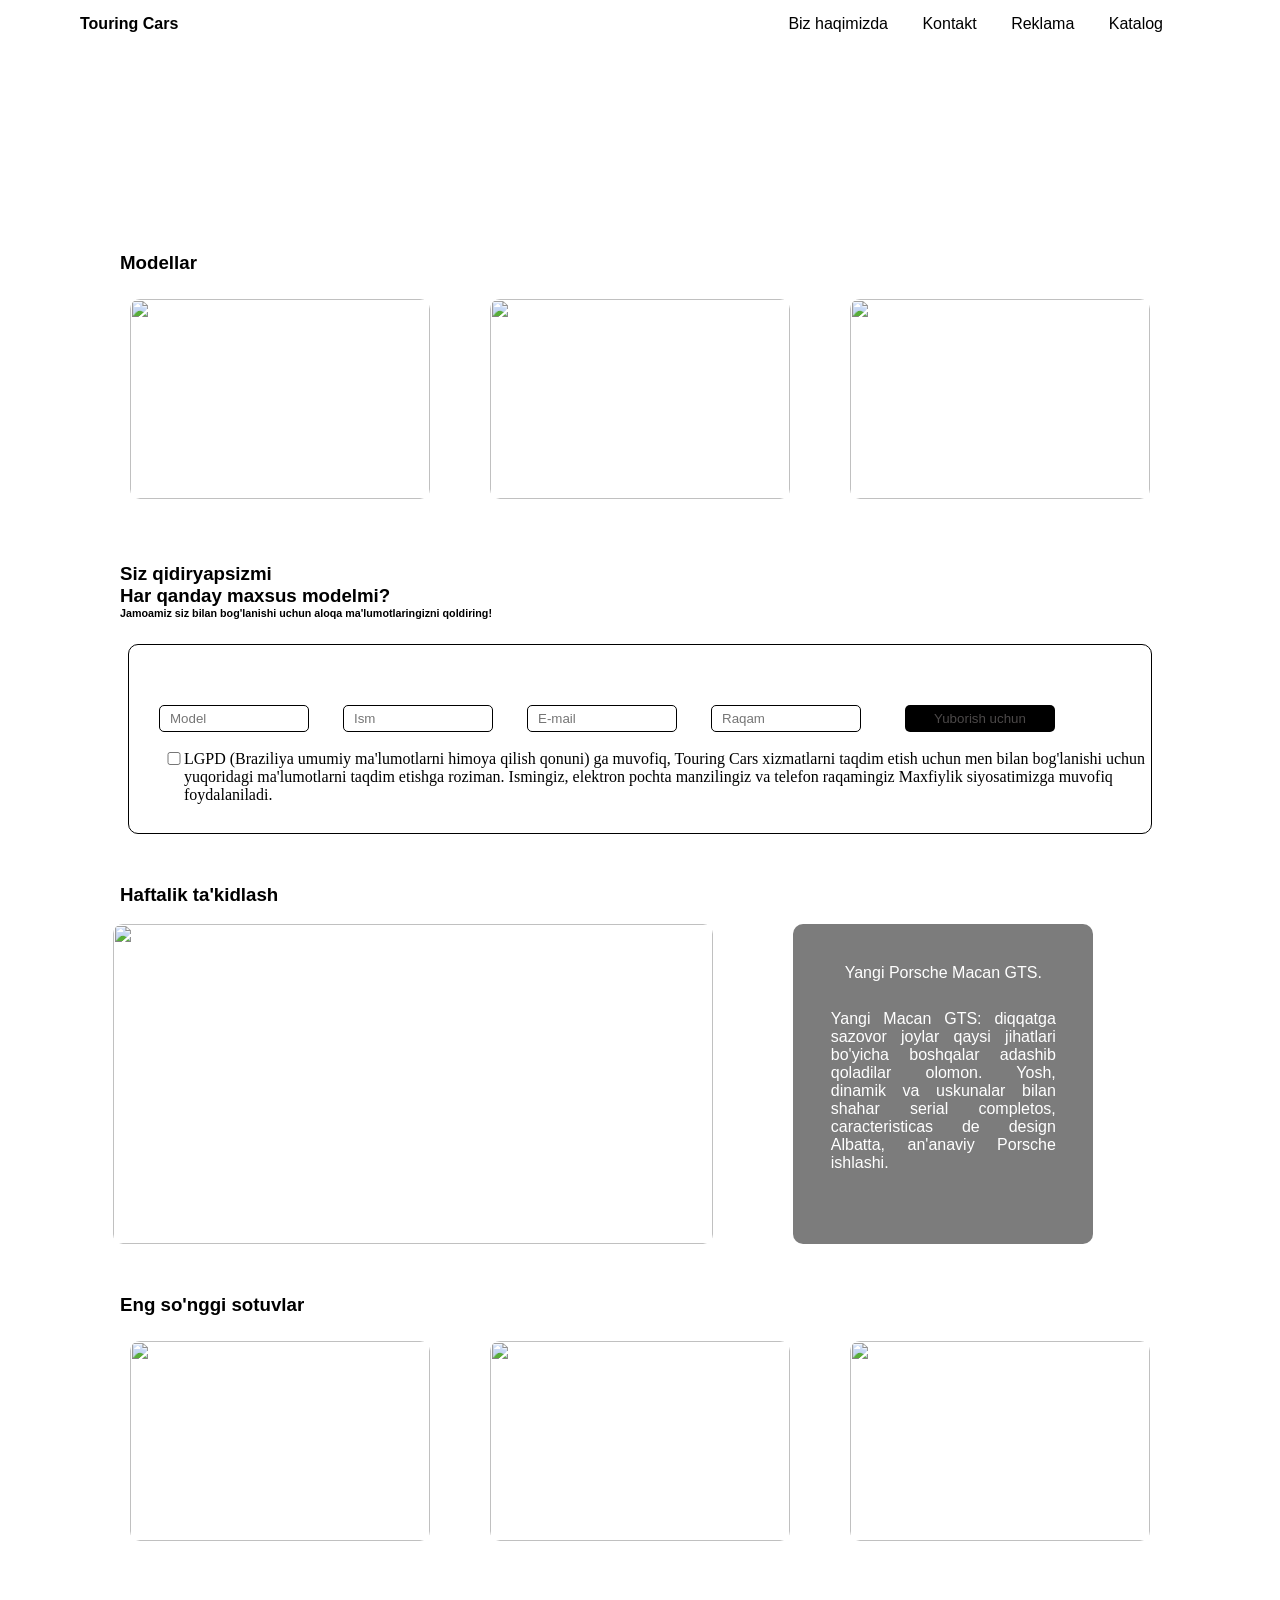
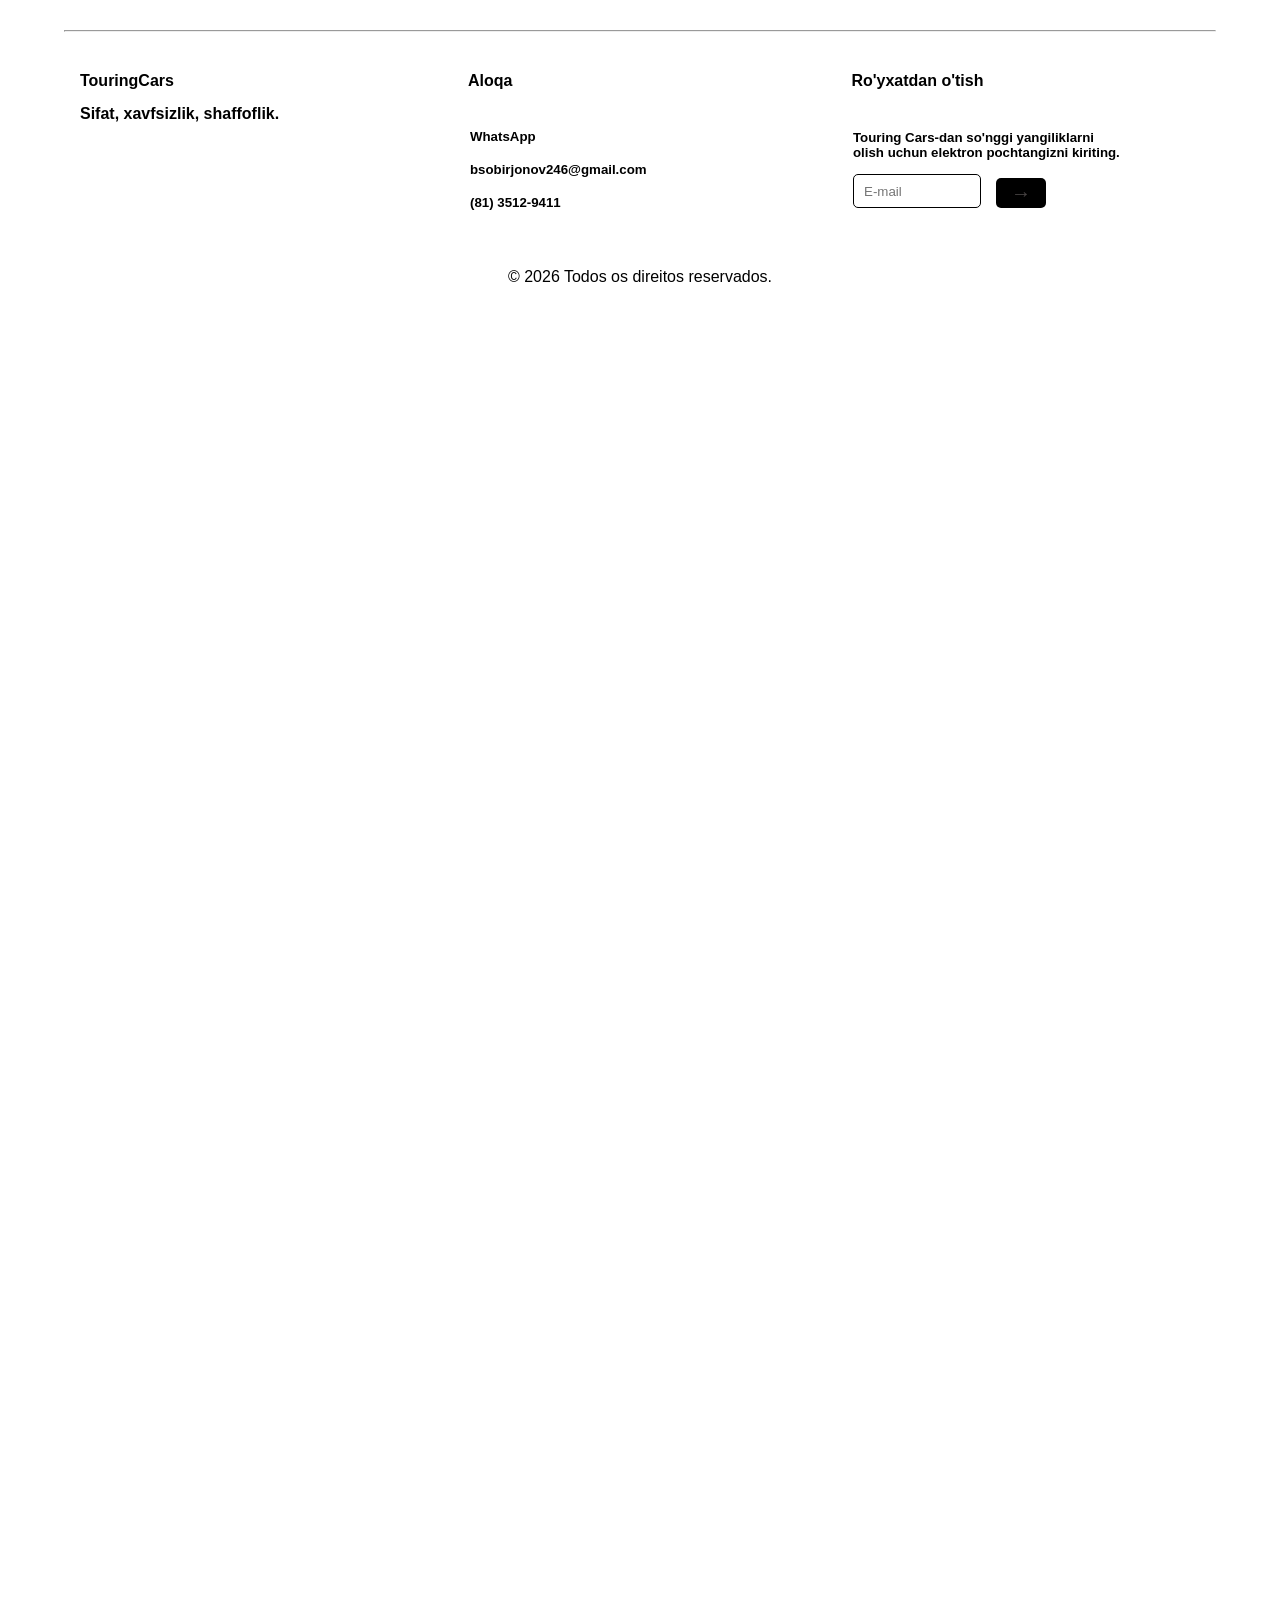
==== index.html @ efdfaa58 "bexruz" ====
<!DOCTYPE html>
<html lang="en">

<head>
    <meta charset="UTF-8">
    <meta name="viewport" content="width=device-width, initial-scale=1.0">
    <title>Saxna</title>
    <link rel="stylesheet" href="https://cdnjs.cloudflare.com/ajax/libs/font-awesome/7.0.1/css/all.min.css"
        integrity="sha512-2SwdPD6INVrV/lHTZbO2nodKhrnDdJK9/kg2XD1r9uGqPo1cUbujc+IYdlYdEErWNu69gVcYgdxlmVmzTWnetw=="
        crossorigin="anonymous" referrerpolicy="no-referrer" />
    <link rel="stylesheet" href="style.css">
</head>

<body>
    <section id="home">
        <nav class="nav1">
            <li><a class="logo" href="index.html"><strong>Touring Cars</strong></a></li>
            <ul type="none">
                <li><a href="sobre.html">Biz haqimizda </a></li>
                <li><a href="contato.html">Kontakt</a></li>
                <li><a href="anunciar.html">Reklama</a></li>
                <li><a href="estoque.html">Katalog</a></li>
        </nav>
        <img class="img" src="/3-oylik-web-sayt/rasimlar/image.png" alt="">
        <h1 class="h1"><strong>Sifat,</strong></h1>
        <h1 class="h2"><strong>Xavfsizlik,</strong></h1>
        <h1 class="h3"><strong>Shaffoflik.</strong></h1>
        <button class="btn"><strong>To'liq inventarizatsiyaga kirish</strong><i style="margin-left: 5px;" class="fa-solid fa-chevron-right"></i> </button>
    </section>

    <center style="margin-top: 100px;">
        <h1><img src="/3-oylik-web-sayt/rasimlar/free-icon-font-angle-small-down-3916853.png" alt=""></h1>
    </center>
    <h3 class="Modelos">Modellar</h3>
    <div class="display">
        <div class="color">
            <img src="/3-oylik-web-sayt/rasimlar/image copy.png" alt="" class="img1">
            <div class="me">
                <p>Yonish <strong style="margin-left: 160px;"><i class="fa-solid fa-chevron-right"></i></strong>
                </p>
            </div>
        </div>

        <div class="color">
            <img src="/3-oylik-web-sayt/rasimlar/image copy 2.png" alt="" class="img2">
            <div class="me">
                <p>Gibrid <strong style="margin-left: 190px;"> <i class="fa-solid fa-chevron-right"></i> </strong></p>
            </div>
        </div>

        <div class="color">
            <img src="/3-oylik-web-sayt/rasimlar/image copy 3.png" alt="" class="img3">
            <div class="me">
                <p>Elektr <strong style="margin-left: 190px;"> <i class="fa-solid fa-chevron-right"></i> </strong></p>
            </div>
        </div>
    </div>
    <h3 style="margin-top: -40px;" class="coe">Siz qidiryapsizmi</h3>
    <h3 class="coe">Har qanday maxsus modelmi?</h3>
    <h6 class="coe">Jamoamiz siz bilan bog'lanishi uchun aloqa ma'lumotlaringizni qoldiring!</h6>
    <div class="input">
        <label for=""></label>
        <input type="name" placeholder="Model">
        <label for=""></label>
        <input type="text" placeholder="Ism">
        <label for=""></label>
        <input type="email" placeholder="E-mail">
        <label for=""></label>
        <input type="tel" placeholder="Raqam">
        <button class="btn2">Yuborish uchun</button>
        <label for=""></label>
        <input type="checkbox" style="margin-left: -30px; margin-top: 20px;">
        <p style="margin-left: 55px; margin-top: -19px;">LGPD (Braziliya umumiy ma'lumotlarni himoya qilish qonuni) ga
            muvofiq, Touring Cars xizmatlarni taqdim etish uchun men bilan bog'lanishi uchun yuqoridagi ma'lumotlarni
            taqdim etishga roziman. Ismingiz, elektron pochta manzilingiz va telefon raqamingiz Maxfiylik siyosatimizga
            muvofiq foydalaniladi.</p>
    </div>

    <div style="display: flex; gap: 10px;">
        <h3 class="Destaque">Haftalik ta'kidlash</h3>
        <img src="https://copilot.microsoft.com/th/id/BCO.0ec1ee82-d7ca-4b04-94be-6669b7506efe.png" alt="" class="img4">
        <div class="img5">
            <center>
                <p style="text-align: center;" class="lorem">Yangi Porsche Macan GTS.</p>
                <p style="margin-top: 28px;" class="lorem"> Yangi Macan GTS: diqqatga sazovor joylar qaysi
                    jihatlari bo'yicha
                    boshqalar adashib qoladilar olomon. Yosh, dinamik va uskunalar bilan shahar serial
                    completos, caracteristicas de design
                    Albatta, an'anaviy Porsche ishlashi. </p>
            </center>
        </div>
    </div>

    <h3 class="Ultimas">Eng so'nggi sotuvlar</h3>
    <div class="display">
        <div class="color">
            <img src="https://brabus.ru/upload/iblock/0f5/0f59158593f23965dc9f5a37e0905fba.jpg" alt="" class="img1">
            <div class="me">
                <p class="font-family">Ram 1500<strong style="margin-left: 160px;"> <i class="fa-solid fa-check"></i>
                    </strong></p>
            </div>
        </div>

        <div class="color">
            <img src="https://www.actualidadmotor.com/wp-content/uploads/2020/06/Toyota-Fortuner-2021-8.jpg" alt=""
                class="img2">
            <div class="me">
                <p class="font-family">Toyota SW4<strong style="margin-left: 150px;"> <i class="fa-solid fa-check"></i>
                    </strong></p>
            </div>
        </div>

        <div class="color">
            <img src="https://www.nautic-center-bol.hr/curator/media/img-0867.jpg?s=ec724da4a03f8cb333fc46dcc7a64ee2"
                alt="" class="img3">
            <div class="me">
                <p class="font-family">Sea-Doo Gti<strong style="margin-left: 150px;"> <i class="fa-solid fa-check"></i>
                    </strong></p>
            </div>
        </div>
    </div>
    <center>
        <hr style="width: 90%; margin-top: -15px;">
    </center>

    <strong class="footer">Touring<span>Cars</span></strong> <strong class="footer3">Aloqa</strong> <strong
        class="footer5">Ro'yxatdan o'tish</strong>

    <h4 class="footer2">Sifat, xavfsizlik, shaffoflik.</4>
        <br>
        <i style="margin-top: 10px;  cursor: pointer;" class="fa-brands fa-instagram"></i>
        <i style="margin-left: 20px;  cursor: pointer;" class="fa-brands fa-facebook-f"></i>
        <i style="margin-left: 20px;  cursor: pointer;" class="fa-brands fa-youtube"></i>
        <i style="margin-left: 20px;  cursor: pointer;" class="fa-brands fa-whatsapp"></i>
        <div class="footer4">
            <h5>WhatsApp</h5>
            <br>
            <h5>bsobirjonov246@gmail.com</h5>
            <br>
            <h5>(81) 3512-9411</h5>
        </div>

        <h5 class="footer6">Touring Cars-dan so'nggi yangiliklarni <br> olish uchun elektron pochtangizni kiriting.</h5>
        <div style="display: flex;">
            <label for=""></label>
            <input type="email" placeholder="E-mail" class="input2">
            <button class="tugma">
                <h2>
                    <ul>
                        <li><a href="/3-oylik-web-sayt/sobre.html"><strong
                                    style="margin-left: -30px; margin-top: -10px; color: rgb(73, 69, 69);">→</strong></a>
                        </li>
                    </ul>
                </h2>
            </button>
        </div>
        <center>
            <p class="font" style="margin-top: 35px; margin-top: 60px;">© 2026 Todos os direitos reservados.</p>
        </center>

</body>

</html>
---- style.css ----
* {
    padding: 0;
    margin: 0;
    box-sizing: border-box;
}

body {
    height: 393vh;
}

.nav1 {
    width: 100%;
    height: 50px;
    background-color: white;
    display: flex;
    gap: 580px;
    position: fixed;
    z-index: 2;
}

.logo {
    margin-left: 80px;
    font-family: "Open Sans", sans-serif;
}

nav {
    padding: 15px 0;
    border-radius: 7px;
    font-family: "Open Sans", sans-serif;

}

a {
    color: black;
    text-decoration: none;
    margin-left: 30px;
}

strong,
ul,
li {
    display: inline-block;
}

.img {
    margin-left: 487px;
    margin-top: 10px;
    object-fit: cover
}

.h1 {
    font-family: "Open Sans", sans-serif;
    margin-left: 80px;
    margin-top: -305px;
}

.h2 {
    font-family: "Open Sans", sans-serif;
    margin-left: 80px;
    margin-top: -10px;

}

.h3 {
    font-family: "Open Sans", sans-serif;
    margin-left: 80px;
    margin-top: -10px;
}

.btn {
    border: none;
    background-color: black;
    color: white;
    width: 243px;
    height: 25px;
    border-radius: 20px;
    margin-left: 75px;
    margin-top: 15px;
    cursor: pointer;
}

.display {
    display: flex;
    padding: 100px;
    text-align: center;
    margin-top: -75px;
}

.color {
    position: relative;
    flex: 1.1;
    overflow: hidden;
    transition: 0.9s;
    cursor: pointer;
}

.Modelos {
    margin-left: 120px;
    font-family: "Open Sans", sans-serif;
    margin-top: 115px;
}

.img1 {
    width: 300px;
    height: 200px;
    border-radius: 10px;
    object-fit: cover
}

.img1:hover .me {
    opacity: 1;
}

.me {
    position: absolute;
    bottom: 20px;
    color: white;
    margin-left: 20px;
    opacity: 1;
    transition: 0.3s;
}

.color {
    position: relative;
    flex: 1.1;
    overflow: hidden;
    transition: 0.9s;
    cursor: pointer;
}

.img2 {
    width: 300px;
    height: 200px;
    border-radius: 10px;
    object-fit: cover
}

.img2:hover .me {
    opacity: 1;
}

.me {
    position: absolute;
    bottom: 10px;
    left: 20px;
    opacity: 1;
    transition: 0.3s;
}


.color {
    position: relative;
    flex: 1.1;
    overflow: hidden;
    transition: 0.9s;
    cursor: pointer;
}

.img3 {
    width: 300px;
    height: 200px;
    border-radius: 10px;
    object-fit: cover
}

.img3:hover .me {
    opacity: 1;
}

.me {
    position: absolute;
    bottom: 10px;
    left: 20px;
    opacity: 1;
    transition: 0.3s;
}

.coe {
    margin-left: 120px;
    font-family: "Open Sans", sans-serif;
}

.input {
    width: 80%;
    height: 190px;
    border: 1px solid black;
    margin: auto;
    border-radius: 10px;
    margin-top: 25px;
}

input {
    width: 150px;
    margin-left: 30px;
    margin-top: 60px;
    gap: 10px;
    padding: 5px 10px;
    border-radius: 5px;
    border: 1px solid black;
}

.btn2 {
    width: 150px;
    height: 27px;
    border: none;
    margin-left: 40px;
    background-color: black;
    color: rgb(76, 73, 73);
    border-radius: 5px;
    cursor: pointer;
}

.Destaque {
    margin-left: 120px;
    font-family: "Open Sans", sans-serif;
    margin-top: 50px;
}

.img4 {
    width: 600px;
    height: 320px;
    border-radius: 10px;
    margin-left: -175px;
    margin-top: 90px;
    object-fit: cover
}

.img5 {
    width: 300px;
    height: 320px;
    background-color: rgb(0, 0, 0);
    color: white;
    margin-left: 70px;
    margin-top: 90px;
    border-radius: 10px;
    background: url(https://avatars.mds.yandex.net/get-autoru-vos/5448758/18d1acb49e41ce4f9b401904ffe529d0/456x342);
    box-shadow: inset 0 0 5px 200px rgba(0, 0, 0, 0.514);
    object-fit: cover
}

.lorem {
    width: 75%;
    text-align: justify;
    margin-top: 40px;
    font-family: "Open Sans", sans-serif;
}

.Ultimas {
    margin-left: 120px;
    font-family: "Open Sans", sans-serif;
    margin-top: 50px;
}

.font-family {
    font-family: "Open Sans", sans-serif;
}

.footer {
    margin-left: 80px;
    margin-top: 40px;
    font-family: "Open Sans", sans-serif;
}

.footer2 {
    font-family: "Open Sans", sans-serif;
    margin-left: 80px;
    margin-top: 15px;
}

.footer3 {
    font-family: "Open Sans", sans-serif;
    margin-left: 290px;
}

.footer4 {
    font-family: "Open Sans", sans-serif;
    margin-left: 390px;
    margin-top: -12px;
}

.footer5 {
    margin-left: 335px;
    font-family: "Open Sans", sans-serif;
}

.footer6 {
    font-family: "Open Sans", sans-serif;
    margin-left: 853px;
    margin-top: -80px;
}

.input2 {
    width: 10%;
    margin-left: 853px;
    margin-top: 14px;
}

.tugma {
    width: 50px;
    height: 30px;
    background-color: black;
    margin-left: 15px;
    border-radius: 5px;
    border: none;
    color: rgb(74, 70, 70);
    margin-top: 18px;
}

.font {
    font-family: "Open Sans", sans-serif;
}
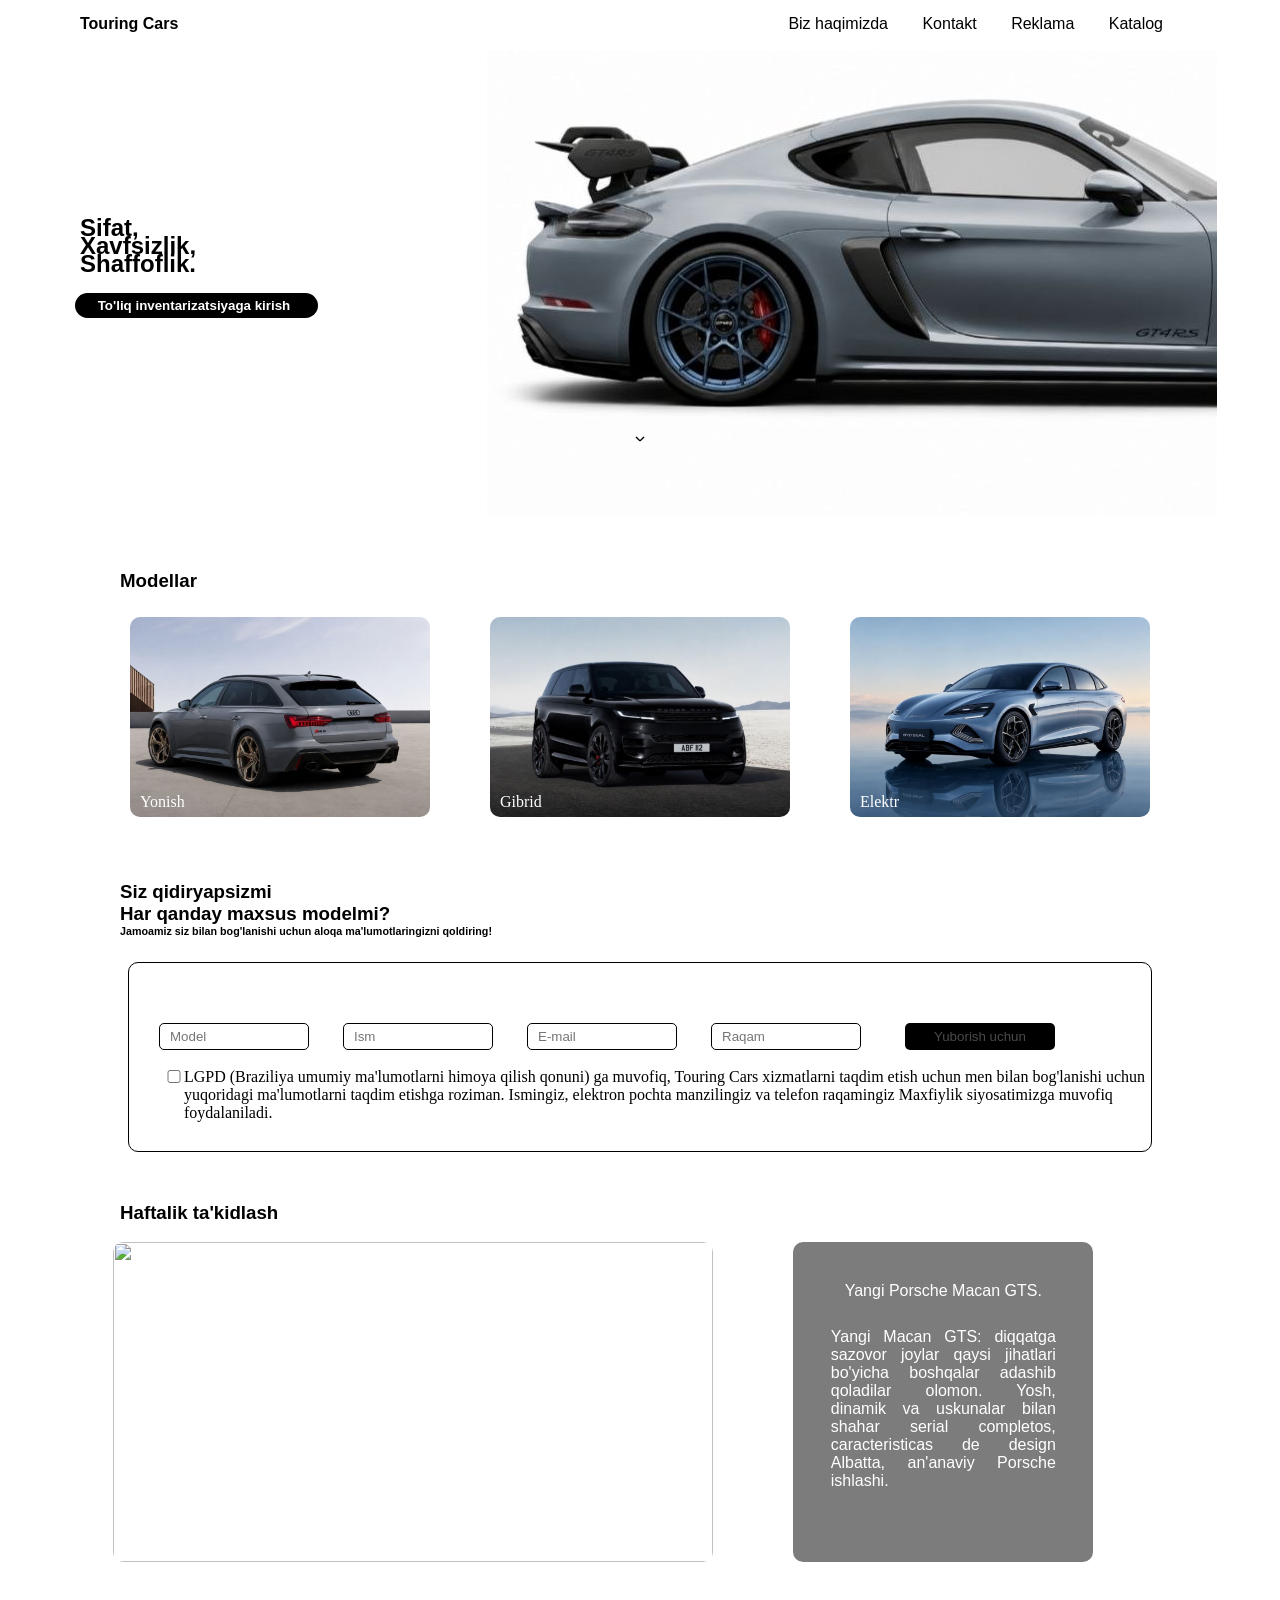
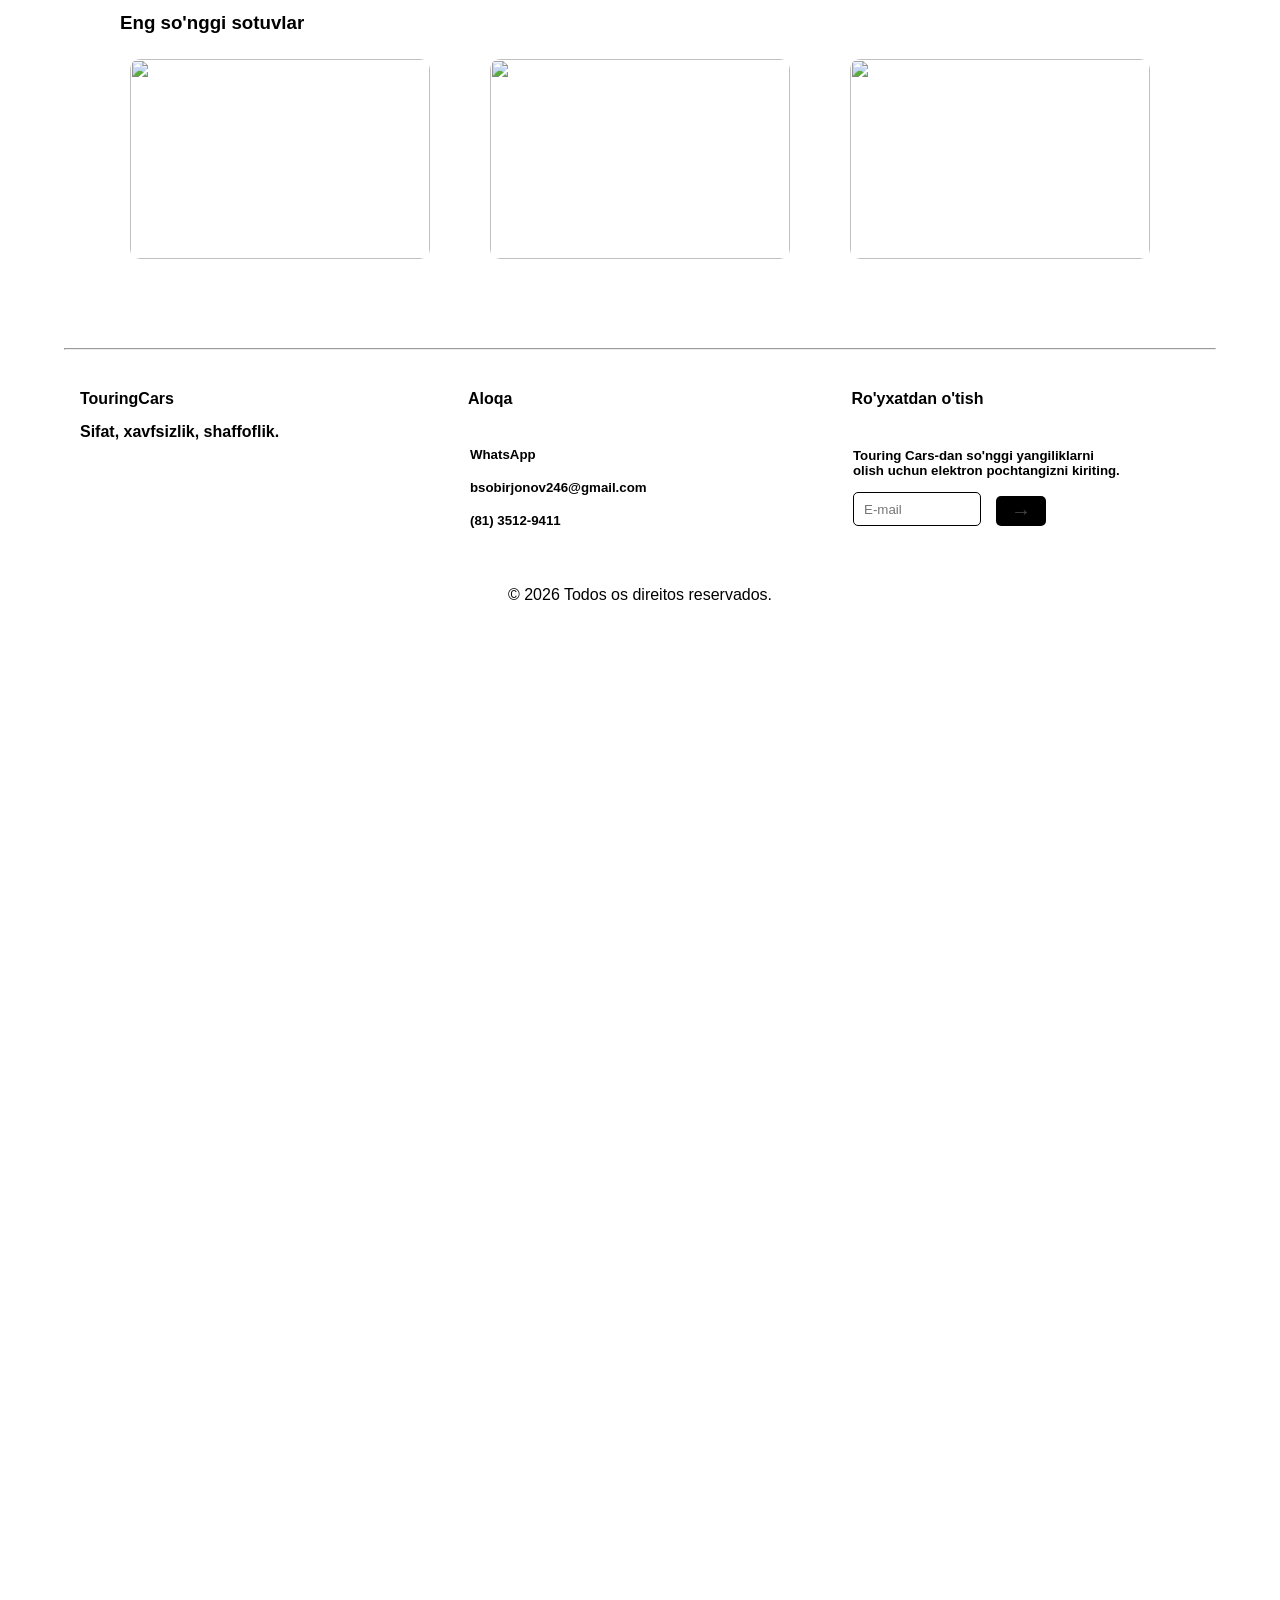
==== commit 1d0b3e70: "nes" ====
--- a/index.html
+++ b/index.html
@@ -21,7 +21,7 @@
                 <li><a href="anunciar.html">Reklama</a></li>
                 <li><a href="estoque.html">Katalog</a></li>
         </nav>
-        <img class="img" src="/3-oylik-web-sayt/rasimlar/image.png" alt="">
+        <img class="img" src="/rasimlar/image.png" alt="">
         <h1 class="h1"><strong>Sifat,</strong></h1>
         <h1 class="h2"><strong>Xavfsizlik,</strong></h1>
         <h1 class="h3"><strong>Shaffoflik.</strong></h1>
@@ -29,12 +29,12 @@
     </section>
 
     <center style="margin-top: 100px;">
-        <h1><img src="/3-oylik-web-sayt/rasimlar/free-icon-font-angle-small-down-3916853.png" alt=""></h1>
+        <h1><img src="/rasimlar/free-icon-font-angle-small-down-3916853.png " alt=""></h1>
     </center>
     <h3 class="Modelos">Modellar</h3>
     <div class="display">
         <div class="color">
-            <img src="/3-oylik-web-sayt/rasimlar/image copy.png" alt="" class="img1">
+            <img src="/rasimlar/image copy.png" alt="" class="img1">
             <div class="me">
                 <p>Yonish <strong style="margin-left: 160px;"><i class="fa-solid fa-chevron-right"></i></strong>
                 </p>
@@ -42,14 +42,14 @@
         </div>
 
         <div class="color">
-            <img src="/3-oylik-web-sayt/rasimlar/image copy 2.png" alt="" class="img2">
+            <img src="/rasimlar/image copy 2.png" alt="" class="img2">
             <div class="me">
                 <p>Gibrid <strong style="margin-left: 190px;"> <i class="fa-solid fa-chevron-right"></i> </strong></p>
             </div>
         </div>
 
         <div class="color">
-            <img src="/3-oylik-web-sayt/rasimlar/image copy 3.png" alt="" class="img3">
+            <img src="/rasimlar/image copy 3.png" alt="" class="img3">
             <div class="me">
                 <p>Elektr <strong style="margin-left: 190px;"> <i class="fa-solid fa-chevron-right"></i> </strong></p>
             </div>
@@ -147,7 +147,7 @@
             <button class="tugma">
                 <h2>
                     <ul>
-                        <li><a href="/3-oylik-web-sayt/sobre.html"><strong
+                        <li><a href="sobre.html"><strong
                                     style="margin-left: -30px; margin-top: -10px; color: rgb(73, 69, 69);">→</strong></a>
                         </li>
                     </ul>
